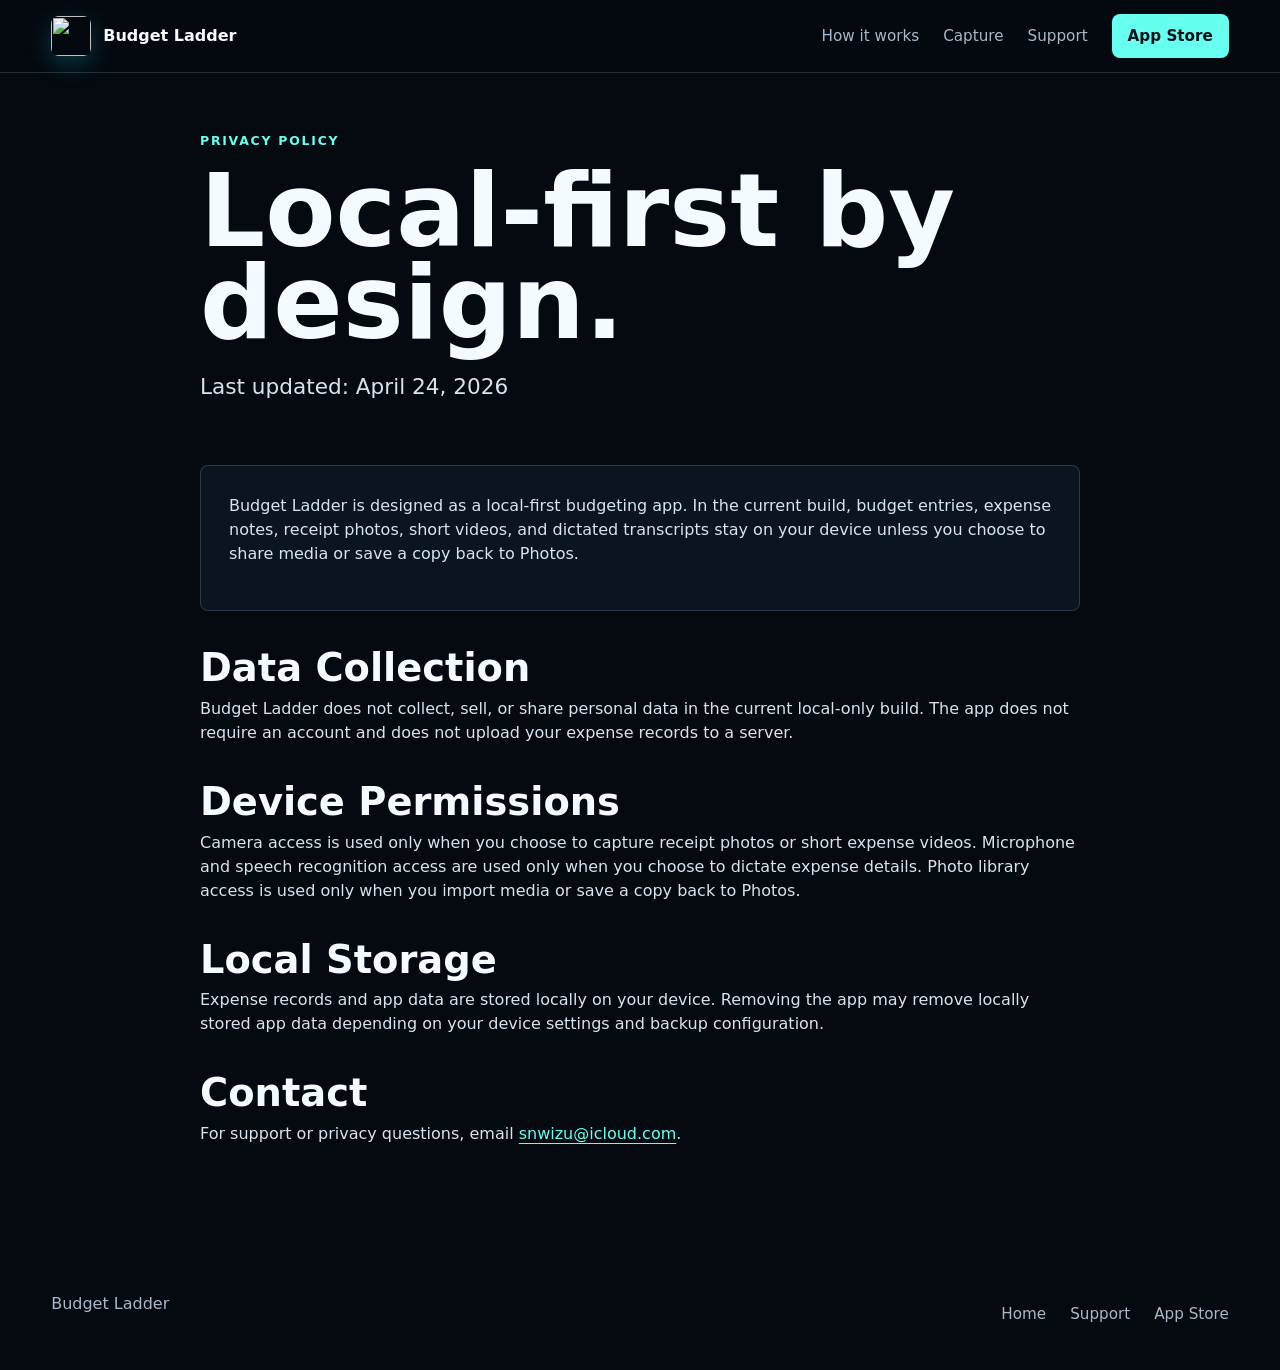
==== privacy-policy.html @ d39c06ee "Add privacy policy page" ====
<!doctype html>
<html lang="en">
<head>
  <meta charset="utf-8">
  <meta name="viewport" content="width=device-width, initial-scale=1">
  <meta name="theme-color" content="#07111f">
  <meta name="description" content="Budget Ladder privacy policy.">
  <title>Budget Ladder Privacy Policy</title>
  <link rel="icon" href="https://is1-ssl.mzstatic.com/image/thumb/Purple211/v4/e0/8f/46/e08f4609-e67e-3c99-f8af-c658e6a86595/AppIcon-0-0-1x_U007emarketing-0-8-0-85-220.png/512x512bb.jpg">
  <link rel="apple-touch-icon" href="https://is1-ssl.mzstatic.com/image/thumb/Purple211/v4/e0/8f/46/e08f4609-e67e-3c99-f8af-c658e6a86595/AppIcon-0-0-1x_U007emarketing-0-8-0-85-220.png/512x512bb.jpg">
  <link rel="stylesheet" href="./site.css">
</head>
<body class="legal-page">
  <header class="site-header">
    <a class="brand" href="./index.html" aria-label="Budget Ladder home">
      <img src="https://is1-ssl.mzstatic.com/image/thumb/Purple211/v4/e0/8f/46/e08f4609-e67e-3c99-f8af-c658e6a86595/AppIcon-0-0-1x_U007emarketing-0-8-0-85-220.png/512x512bb.jpg" alt="">
      <span>Budget Ladder</span>
    </a>
    <nav aria-label="Primary">
      <a href="./index.html#how-it-works">How it works</a>
      <a href="./index.html#capture">Capture</a>
      <a href="./support.html">Support</a>
      <a class="nav-cta" href="https://apps.apple.com/us/app/budget-ladder/id6765471855">App Store</a>
    </nav>
  </header>

  <main>
    <section class="legal-hero">
      <p class="eyebrow">Privacy Policy</p>
      <h1>Local-first by design.</h1>
      <p class="hero-lede">Last updated: April 24, 2026</p>
    </section>

    <section class="legal-content">
      <div class="legal-panel">
        <p>Budget Ladder is designed as a local-first budgeting app. In the current build, budget entries, expense notes, receipt photos, short videos, and dictated transcripts stay on your device unless you choose to share media or save a copy back to Photos.</p>
      </div>

      <h2>Data Collection</h2>
      <p>Budget Ladder does not collect, sell, or share personal data in the current local-only build. The app does not require an account and does not upload your expense records to a server.</p>

      <h2>Device Permissions</h2>
      <p>Camera access is used only when you choose to capture receipt photos or short expense videos. Microphone and speech recognition access are used only when you choose to dictate expense details. Photo library access is used only when you import media or save a copy back to Photos.</p>

      <h2>Local Storage</h2>
      <p>Expense records and app data are stored locally on your device. Removing the app may remove locally stored app data depending on your device settings and backup configuration.</p>

      <h2>Contact</h2>
      <p>For support or privacy questions, email <a href="mailto:snwizu@icloud.com">snwizu@icloud.com</a>.</p>
    </section>
  </main>

  <footer class="site-footer">
    <span>Budget Ladder</span>
    <nav aria-label="Footer">
      <a href="./index.html">Home</a>
      <a href="./support.html">Support</a>
      <a href="https://apps.apple.com/us/app/budget-ladder/id6765471855">App Store</a>
    </nav>
  </footer>
</body>
</html>
---- site.css ----
:root {
  color-scheme: dark;
  --ink: #f4fbff;
  --muted: #a9b8c8;
  --soft: #d7e3ee;
  --bg: #050910;
  --panel: #0b1522;
  --panel-2: #101b2c;
  --line: rgba(189, 218, 232, 0.18);
  --cyan: #66fff0;
  --cyan-2: #2fd4f2;
  --orange: #ffad4a;
  --green: #93f5b7;
  --shadow: rgba(0, 0, 0, 0.42);
}

* {
  box-sizing: border-box;
}

html {
  scroll-behavior: smooth;
}

body {
  margin: 0;
  min-width: 320px;
  color: var(--ink);
  background: var(--bg);
  font-family: Inter, ui-sans-serif, system-ui, -apple-system, BlinkMacSystemFont, "Segoe UI", sans-serif;
  line-height: 1.5;
}

body::before {
  content: "";
  position: fixed;
  inset: 0;
  z-index: -2;
  background: #050910;
}

a {
  color: inherit;
  text-decoration: none;
}

img {
  display: block;
  max-width: 100%;
}

.site-header {
  position: fixed;
  top: 0;
  left: 0;
  right: 0;
  z-index: 20;
  display: flex;
  align-items: center;
  justify-content: space-between;
  gap: 24px;
  min-height: 72px;
  padding: 14px clamp(18px, 4vw, 56px);
  background: rgba(5, 9, 16, 0.78);
  border-bottom: 1px solid var(--line);
  backdrop-filter: blur(20px);
}

.brand {
  display: inline-flex;
  align-items: center;
  gap: 12px;
  min-height: 44px;
  min-width: 44px;
  font-weight: 800;
  letter-spacing: 0;
}

.brand img {
  width: 40px;
  height: 40px;
  border-radius: 8px;
  box-shadow: 0 8px 24px rgba(48, 225, 244, 0.22);
}

.site-header nav,
.site-footer nav {
  display: flex;
  align-items: center;
  gap: clamp(12px, 2vw, 24px);
  color: var(--muted);
  font-size: 0.95rem;
}

.site-header nav a {
  display: inline-flex;
  align-items: center;
  min-height: 44px;
}

.site-header nav a:hover,
.site-footer nav a:hover {
  color: var(--ink);
}

.site-footer nav a {
  display: inline-flex;
  align-items: center;
  min-height: 44px;
}

.nav-cta,
.primary-action,
.secondary-action {
  display: inline-flex;
  align-items: center;
  justify-content: center;
  min-height: 44px;
  border-radius: 8px;
  font-weight: 800;
  white-space: nowrap;
}

.nav-cta {
  padding: 0 16px;
  color: #061019;
  background: var(--cyan);
}

.hero {
  position: relative;
  min-height: 94vh;
  overflow: hidden;
  border-bottom: 1px solid var(--line);
}

.hero-bg {
  position: absolute;
  inset: 0;
  z-index: -2;
  width: 100%;
  height: 100%;
  object-fit: cover;
  opacity: 0.55;
}

.hero::after {
  content: "";
  position: absolute;
  inset: 0;
  z-index: -1;
  background:
    linear-gradient(90deg, rgba(5, 9, 16, 0.98) 0%, rgba(5, 9, 16, 0.78) 48%, rgba(5, 9, 16, 0.38) 100%),
    linear-gradient(180deg, rgba(5, 9, 16, 0.55) 0%, rgba(5, 9, 16, 0.04) 54%, rgba(5, 9, 16, 0.82) 100%);
}

.hero-shell {
  display: grid;
  grid-template-columns: minmax(0, 0.92fr) minmax(320px, 0.72fr);
  align-items: center;
  gap: clamp(28px, 6vw, 88px);
  width: min(1180px, calc(100% - 40px));
  min-height: 94vh;
  margin: 0 auto;
  padding: 112px 0 58px;
}

.hero-copy {
  max-width: 680px;
}

.eyebrow {
  margin: 0 0 14px;
  color: var(--cyan);
  font-size: 0.78rem;
  font-weight: 900;
  letter-spacing: 0.14em;
  text-transform: uppercase;
}

h1,
h2,
h3,
p {
  margin-top: 0;
}

h1 {
  max-width: 10ch;
  margin-bottom: 22px;
  font-size: clamp(4.2rem, 11vw, 8.8rem);
  line-height: 0.9;
  letter-spacing: 0;
}

h2 {
  max-width: 11ch;
  margin-bottom: 18px;
  font-size: clamp(2.2rem, 5vw, 4.6rem);
  line-height: 0.98;
  letter-spacing: 0;
}

h3 {
  margin-bottom: 8px;
  font-size: 1.08rem;
  letter-spacing: 0;
}

.hero-lede {
  max-width: 560px;
  margin-bottom: 28px;
  color: var(--soft);
  font-size: clamp(1.08rem, 2vw, 1.35rem);
}

.hero-actions {
  display: flex;
  flex-wrap: wrap;
  gap: 12px;
}

.primary-action {
  padding: 0 20px;
  color: #031015;
  background: linear-gradient(135deg, var(--cyan), var(--green));
  box-shadow: 0 18px 54px rgba(54, 240, 228, 0.24);
}

.secondary-action {
  padding: 0 18px;
  color: var(--ink);
  background: rgba(255, 255, 255, 0.06);
  border: 1px solid var(--line);
}

.hero-product {
  position: relative;
  align-self: end;
  min-height: 640px;
}

.app-icon {
  position: absolute;
  z-index: 2;
  top: 18px;
  right: 0;
  width: min(188px, 28vw);
  border-radius: 8px;
  box-shadow: 0 18px 60px var(--shadow), 0 0 44px rgba(102, 255, 240, 0.18);
}

.phone-preview {
  position: absolute;
  right: clamp(22px, 5vw, 84px);
  bottom: -220px;
  width: min(440px, 70vw);
  max-width: none;
  border: 1px solid rgba(102, 255, 240, 0.26);
  border-radius: 8px;
  box-shadow: 0 34px 90px var(--shadow);
}

.proof-strip {
  display: grid;
  grid-template-columns: repeat(3, 1fr);
  gap: 1px;
  background: var(--line);
  border-bottom: 1px solid var(--line);
}

.proof-strip div {
  min-height: 132px;
  padding: 28px clamp(18px, 4vw, 56px);
  background: #07101b;
}

.proof-strip strong,
.proof-strip span {
  display: block;
}

.proof-strip strong {
  margin-bottom: 6px;
  font-size: clamp(1.45rem, 3vw, 2rem);
}

.proof-strip span {
  color: var(--muted);
}

.section {
  width: min(1180px, calc(100% - 40px));
  margin: 0 auto;
  padding: clamp(76px, 11vw, 136px) 0;
}

.split {
  display: grid;
  grid-template-columns: minmax(280px, 0.85fr) minmax(0, 1.15fr);
  gap: clamp(28px, 7vw, 88px);
  align-items: start;
}

.section-copy p:not(.eyebrow),
.media-copy p,
.privacy-band p {
  max-width: 620px;
  color: var(--soft);
  font-size: 1.08rem;
}

.feature-grid {
  display: grid;
  grid-template-columns: repeat(3, 1fr);
  gap: 14px;
}

.feature-grid article {
  min-height: 260px;
  padding: 22px;
  background: linear-gradient(180deg, rgba(16, 27, 44, 0.92), rgba(9, 17, 29, 0.96));
  border: 1px solid var(--line);
  border-radius: 8px;
}

.feature-grid span {
  display: inline-block;
  margin-bottom: 54px;
  color: var(--orange);
  font-family: ui-monospace, SFMono-Regular, Menlo, Consolas, monospace;
  font-weight: 800;
}

.feature-grid p {
  color: var(--muted);
}

.media-band {
  overflow: hidden;
  padding: clamp(70px, 10vw, 118px) 0;
  background: #0a1320;
  border-block: 1px solid var(--line);
}

.media-copy {
  width: min(1180px, calc(100% - 40px));
  margin: 0 auto 34px;
}

.media-copy h2 {
  max-width: 12ch;
}

.screenshot-row {
  display: grid;
  grid-template-columns: repeat(3, minmax(260px, 360px));
  justify-content: center;
  gap: clamp(14px, 2vw, 26px);
  width: min(1180px, calc(100% - 40px));
  margin: 0 auto;
}

.screenshot-row img {
  width: 100%;
  height: 620px;
  object-fit: cover;
  object-position: top;
  border: 1px solid rgba(102, 255, 240, 0.22);
  border-radius: 8px;
  box-shadow: 0 28px 70px var(--shadow);
}

.planning {
  display: grid;
  grid-template-columns: minmax(280px, 0.86fr) minmax(320px, 1.14fr);
  gap: clamp(28px, 7vw, 88px);
  align-items: center;
}

.planning img {
  width: 100%;
  max-height: 620px;
  object-fit: cover;
  object-position: top;
  border: 1px solid rgba(255, 173, 74, 0.28);
  border-radius: 8px;
  box-shadow: 0 30px 80px var(--shadow);
}

.privacy-band {
  display: grid;
  grid-template-columns: 0.7fr 1fr auto;
  align-items: center;
  gap: 28px;
  padding: 52px clamp(20px, 5vw, 70px);
  background: #0e1726;
  border-block: 1px solid var(--line);
}

.privacy-band h2 {
  max-width: 9ch;
  margin-bottom: 0;
  font-size: clamp(2rem, 4vw, 3.4rem);
}

.privacy-band p {
  margin-bottom: 0;
}

.site-footer {
  display: flex;
  justify-content: space-between;
  gap: 24px;
  padding: 34px clamp(18px, 4vw, 56px);
  color: var(--muted);
}

.legal-page {
  min-height: 100vh;
  background:
    linear-gradient(180deg, rgba(5, 9, 16, 0.2), #050910 360px),
    #050910;
}

.legal-hero {
  width: min(880px, calc(100% - 40px));
  margin: 0 auto;
  padding: 132px 0 34px;
}

.legal-hero h1 {
  max-width: 12ch;
  font-size: clamp(3.2rem, 8vw, 6.5rem);
}

.legal-content {
  width: min(880px, calc(100% - 40px));
  margin: 0 auto;
  padding: 0 0 96px;
}

.legal-panel {
  padding: 28px;
  background: var(--panel);
  border: 1px solid var(--line);
  border-radius: 8px;
}

.legal-content h2 {
  max-width: 100%;
  margin: 38px 0 10px;
  font-size: clamp(1.5rem, 3vw, 2.4rem);
}

.legal-content p,
.legal-content li {
  color: var(--soft);
}

.legal-content a {
  color: var(--cyan);
  text-decoration: underline;
  text-decoration-thickness: 1px;
  text-underline-offset: 4px;
}

@media (max-width: 980px) {
  .site-header {
    position: sticky;
  }

  .site-header nav a:not(.nav-cta) {
    display: none;
  }

  .hero-shell,
  .split,
  .planning,
  .privacy-band {
    grid-template-columns: 1fr;
  }

  .hero-shell {
    min-height: auto;
    padding-top: 70px;
  }

  .hero-product {
    min-height: 560px;
    overflow: hidden;
  }

  .app-icon {
    left: 0;
    right: auto;
    width: 128px;
  }

  .phone-preview {
    position: relative;
    right: auto;
    bottom: auto;
    margin: 42px auto -240px;
    width: min(400px, 82vw);
  }

  .proof-strip,
  .feature-grid {
    grid-template-columns: 1fr;
  }

  .feature-grid article {
    min-height: auto;
  }

  .feature-grid span {
    margin-bottom: 34px;
  }

  .privacy-band {
    align-items: start;
  }
}

@media (max-width: 760px) {
  .brand span {
    display: none;
  }

  .hero {
    min-height: 92vh;
  }

  .hero-shell {
    width: min(100% - 28px, 1180px);
  }

  h1 {
    font-size: clamp(3.5rem, 18vw, 5.8rem);
  }

  .hero-lede {
    font-size: 1.02rem;
  }

  .hero-actions {
    align-items: stretch;
    flex-direction: column;
    max-width: 360px;
  }

  .hero-product {
    min-height: 520px;
  }

  .app-icon {
    width: 104px;
  }

  .phone-preview {
    margin: 48px auto -230px;
    width: min(340px, 88vw);
  }

  .screenshot-row {
    display: flex;
    justify-content: flex-start;
    overflow-x: auto;
    scroll-snap-type: x mandatory;
    padding-bottom: 14px;
  }

  .screenshot-row img {
    flex: 0 0 78vw;
    height: 560px;
    scroll-snap-align: center;
  }

  .site-footer {
    align-items: flex-start;
    flex-direction: column;
  }
}

@media (prefers-reduced-motion: reduce) {
  html {
    scroll-behavior: auto;
  }
}
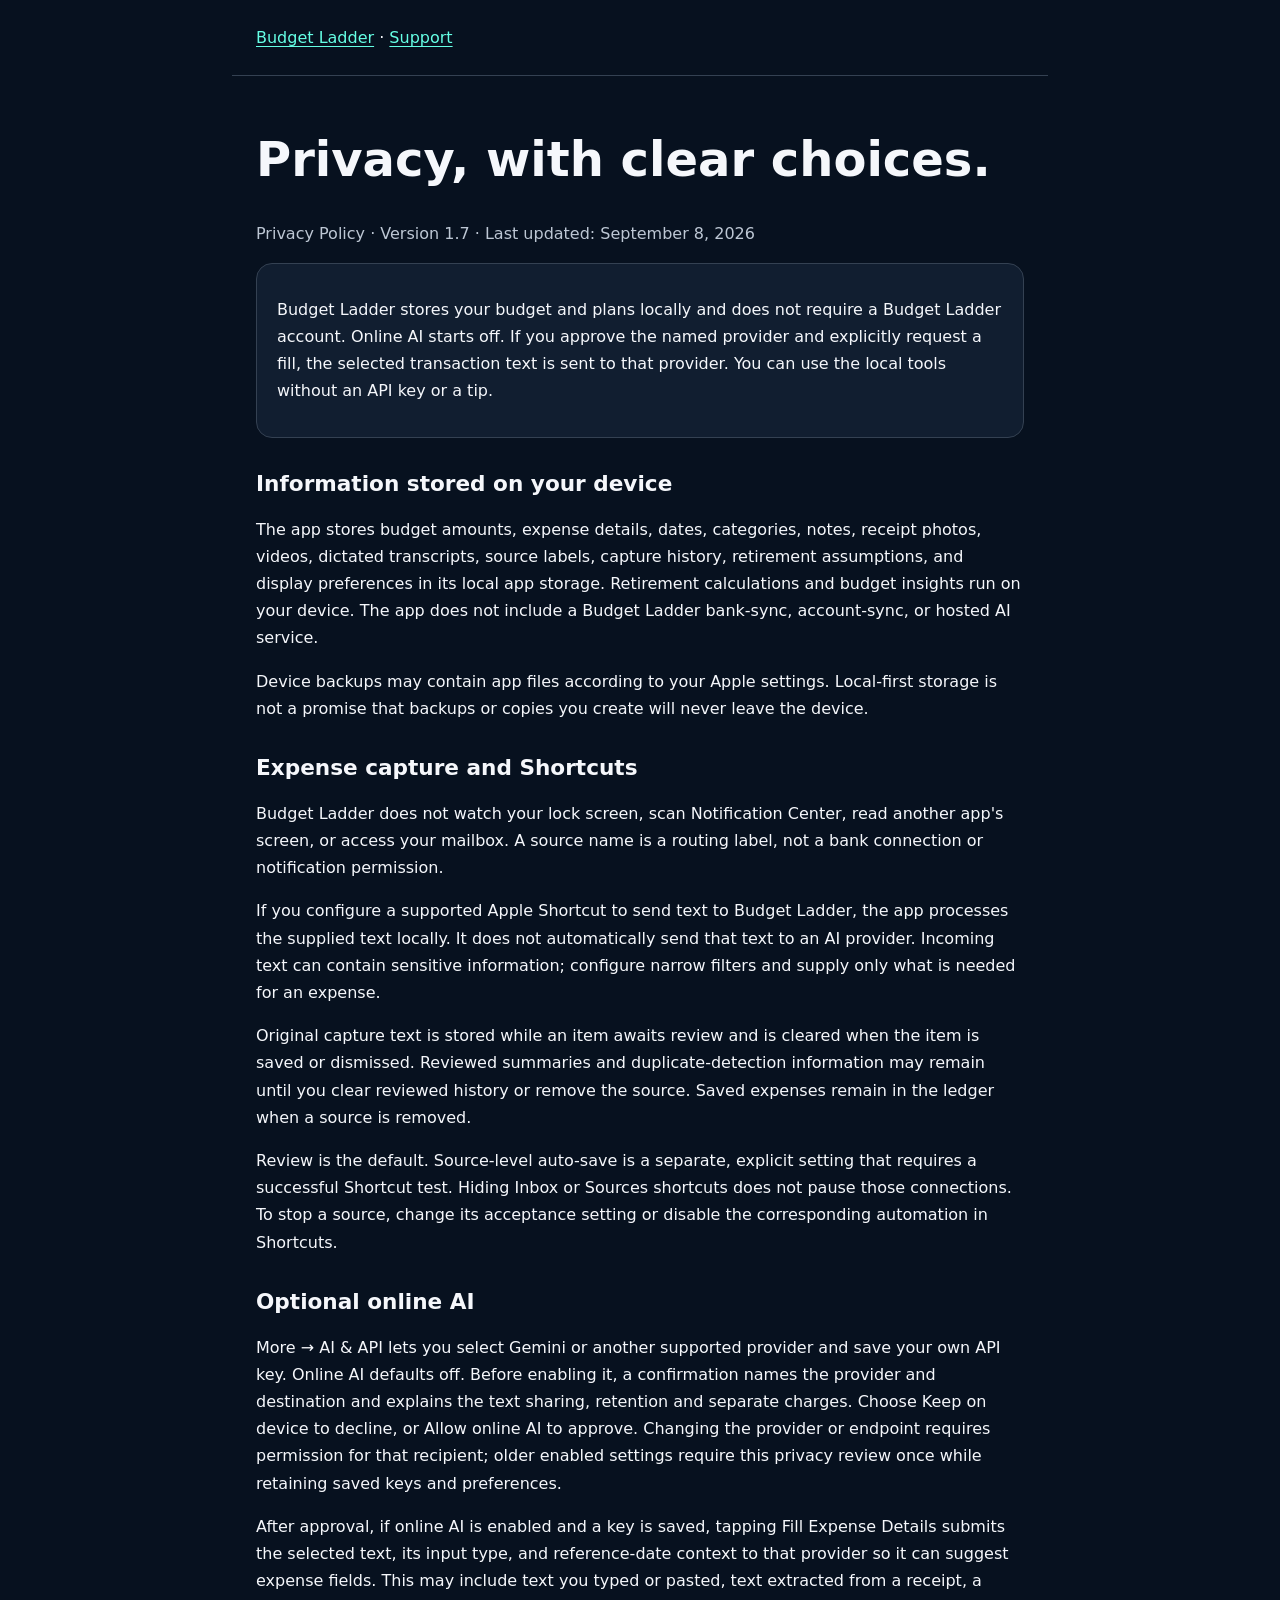
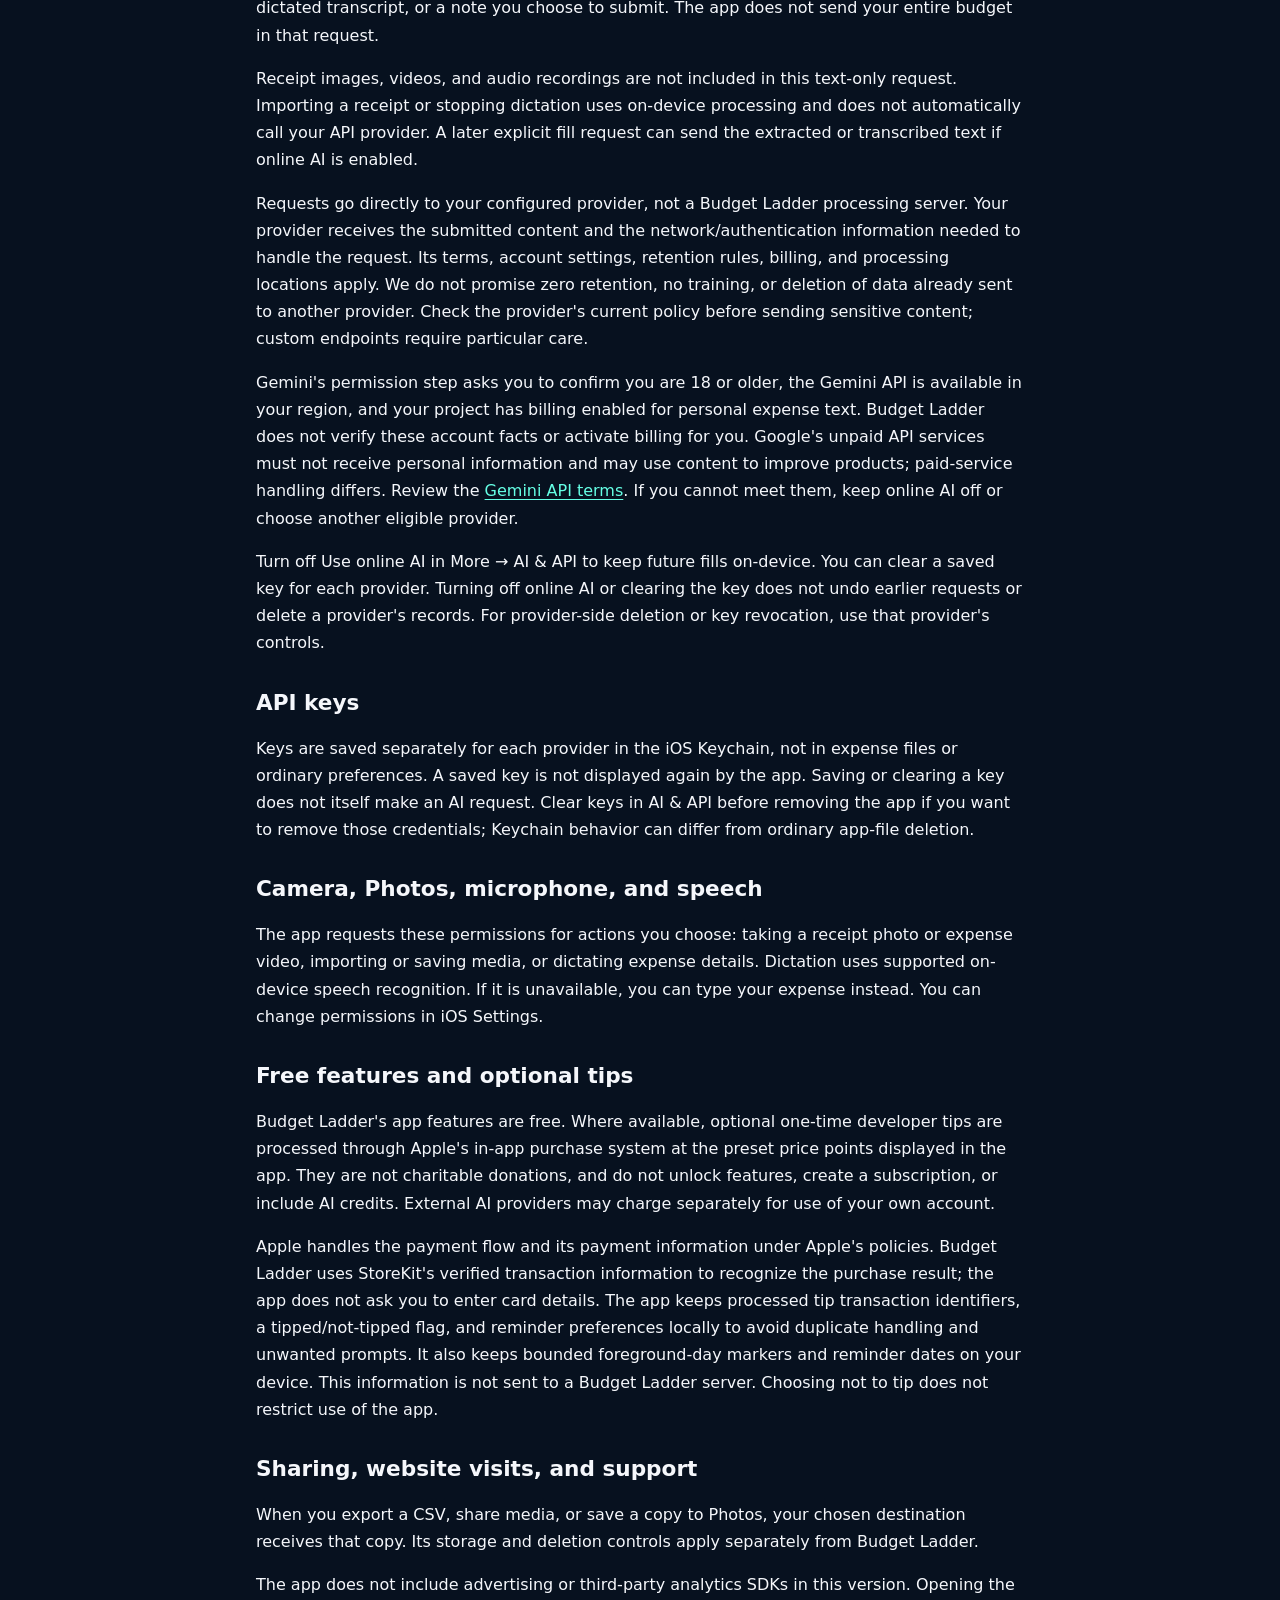
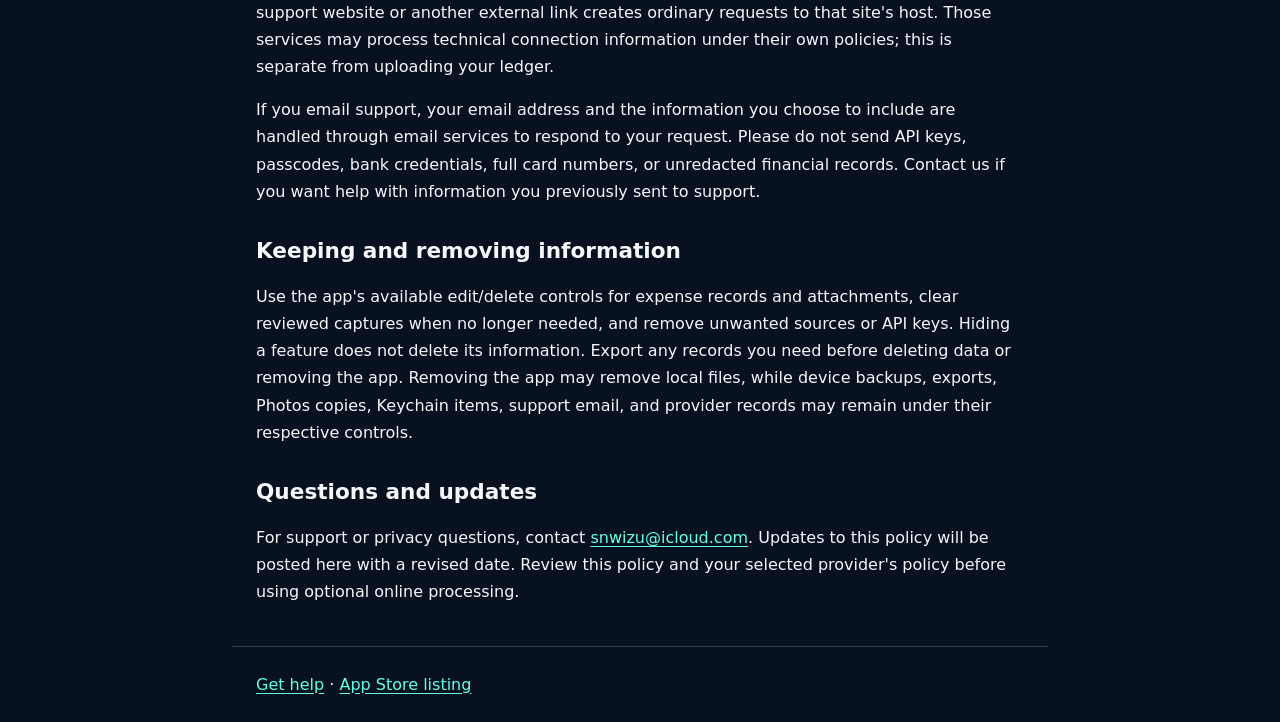
==== commit 6f23ee34: "Update Budget Ladder 1.7 support and privacy pages" ====
--- a/privacy-policy.html
+++ b/privacy-policy.html
@@ -4,59 +4,71 @@
   <meta charset="utf-8">
   <meta name="viewport" content="width=device-width, initial-scale=1">
   <meta name="theme-color" content="#07111f">
-  <meta name="description" content="Budget Ladder privacy policy.">
-  <title>Budget Ladder Privacy Policy</title>
-  <link rel="icon" href="https://is1-ssl.mzstatic.com/image/thumb/Purple211/v4/e0/8f/46/e08f4609-e67e-3c99-f8af-c658e6a86595/AppIcon-0-0-1x_U007emarketing-0-8-0-85-220.png/512x512bb.jpg">
-  <link rel="apple-touch-icon" href="https://is1-ssl.mzstatic.com/image/thumb/Purple211/v4/e0/8f/46/e08f4609-e67e-3c99-f8af-c658e6a86595/AppIcon-0-0-1x_U007emarketing-0-8-0-85-220.png/512x512bb.jpg">
-  <link rel="stylesheet" href="./site.css">
+  <meta name="description" content="How Budget Ladder handles local budgeting data, optional AI requests, developer tips, and your privacy choices.">
+  <title>Budget Ladder — Privacy Policy</title>
+  <style>
+    :root { color-scheme: dark; }
+    body { margin: 0; background: #07111f; color: #f5f7fb; font: 1rem/1.7 system-ui, sans-serif; }
+    main, header, footer { max-width: 48rem; margin: auto; padding: 1.5rem; }
+    header, footer { border-bottom: 1px solid #344152; }
+    footer { border-top: 1px solid #344152; border-bottom: 0; }
+    h1 { font-size: clamp(2rem, 6vw, 3rem); line-height: 1.15; }
+    h2 { margin-top: 2rem; line-height: 1.3; font-size: 1.35rem; }
+    a { color: #65ffe5; text-underline-offset: .2em; }
+    a:focus-visible { outline: 3px solid #65ffe5; outline-offset: 4px; }
+    .summary { padding: 1rem 1.25rem; background: #111e30; border: 1px solid #344152; border-radius: 1rem; }
+    .muted { color: #bdc7d4; }
+    li { margin-bottom: .5rem; }
+  </style>
 </head>
-<body class="legal-page">
-  <header class="site-header">
-    <a class="brand" href="./index.html" aria-label="Budget Ladder home">
-      <img src="https://is1-ssl.mzstatic.com/image/thumb/Purple211/v4/e0/8f/46/e08f4609-e67e-3c99-f8af-c658e6a86595/AppIcon-0-0-1x_U007emarketing-0-8-0-85-220.png/512x512bb.jpg" alt="">
-      <span>Budget Ladder</span>
-    </a>
-    <nav aria-label="Primary">
-      <a href="./index.html#how-it-works">How it works</a>
-      <a href="./index.html#capture">Capture</a>
-      <a href="./support.html">Support</a>
-      <a class="nav-cta" href="https://apps.apple.com/us/app/budget-ladder/id6765471855">App Store</a>
-    </nav>
-  </header>
+<body>
+  <header><a href="./index.html">Budget Ladder</a> · <a href="./support.html">Support</a></header>
+  <main>
+    <h1>Privacy, with clear choices.</h1>
+    <p class="muted">Privacy Policy · Version 1.7 · Last updated: September 8, 2026</p>
+    <div class="summary">
+      <p>Budget Ladder stores your budget and plans locally and does not require a Budget Ladder account. Online AI starts off. If you approve the named provider and explicitly request a fill, the selected transaction text is sent to that provider. You can use the local tools without an API key or a tip.</p>
+    </div>
 
-  <main>
-    <section class="legal-hero">
-      <p class="eyebrow">Privacy Policy</p>
-      <h1>Local-first by design.</h1>
-      <p class="hero-lede">Last updated: April 24, 2026</p>
-    </section>
+    <h2>Information stored on your device</h2>
+    <p>The app stores budget amounts, expense details, dates, categories, notes, receipt photos, videos, dictated transcripts, source labels, capture history, retirement assumptions, and display preferences in its local app storage. Retirement calculations and budget insights run on your device. The app does not include a Budget Ladder bank-sync, account-sync, or hosted AI service.</p>
+    <p>Device backups may contain app files according to your Apple settings. Local-first storage is not a promise that backups or copies you create will never leave the device.</p>
 
-    <section class="legal-content">
-      <div class="legal-panel">
-        <p>Budget Ladder is designed as a local-first budgeting app. In the current build, budget entries, expense notes, receipt photos, short videos, and dictated transcripts stay on your device unless you choose to share media or save a copy back to Photos.</p>
-      </div>
+    <h2>Expense capture and Shortcuts</h2>
+    <p>Budget Ladder does not watch your lock screen, scan Notification Center, read another app's screen, or access your mailbox. A source name is a routing label, not a bank connection or notification permission.</p>
+    <p>If you configure a supported Apple Shortcut to send text to Budget Ladder, the app processes the supplied text locally. It does not automatically send that text to an AI provider. Incoming text can contain sensitive information; configure narrow filters and supply only what is needed for an expense.</p>
+    <p>Original capture text is stored while an item awaits review and is cleared when the item is saved or dismissed. Reviewed summaries and duplicate-detection information may remain until you clear reviewed history or remove the source. Saved expenses remain in the ledger when a source is removed.</p>
+    <p>Review is the default. Source-level auto-save is a separate, explicit setting that requires a successful Shortcut test. Hiding Inbox or Sources shortcuts does not pause those connections. To stop a source, change its acceptance setting or disable the corresponding automation in Shortcuts.</p>
 
-      <h2>Data Collection</h2>
-      <p>Budget Ladder does not collect, sell, or share personal data in the current local-only build. The app does not require an account and does not upload your expense records to a server.</p>
+    <h2>Optional online AI</h2>
+    <p>More → AI &amp; API lets you select Gemini or another supported provider and save your own API key. Online AI defaults off. Before enabling it, a confirmation names the provider and destination and explains the text sharing, retention and separate charges. Choose Keep on device to decline, or Allow online AI to approve. Changing the provider or endpoint requires permission for that recipient; older enabled settings require this privacy review once while retaining saved keys and preferences.</p>
+    <p>After approval, if online AI is enabled and a key is saved, tapping Fill Expense Details submits the selected text, its input type, and reference-date context to that provider so it can suggest expense fields. This may include text you typed or pasted, text extracted from a receipt, a dictated transcript, or a note you choose to submit. The app does not send your entire budget in that request.</p>
+    <p>Receipt images, videos, and audio recordings are not included in this text-only request. Importing a receipt or stopping dictation uses on-device processing and does not automatically call your API provider. A later explicit fill request can send the extracted or transcribed text if online AI is enabled.</p>
+    <p>Requests go directly to your configured provider, not a Budget Ladder processing server. Your provider receives the submitted content and the network/authentication information needed to handle the request. Its terms, account settings, retention rules, billing, and processing locations apply. We do not promise zero retention, no training, or deletion of data already sent to another provider. Check the provider's current policy before sending sensitive content; custom endpoints require particular care.</p>
+    <p>Gemini's permission step asks you to confirm you are 18 or older, the Gemini API is available in your region, and your project has billing enabled for personal expense text. Budget Ladder does not verify these account facts or activate billing for you. Google's unpaid API services must not receive personal information and may use content to improve products; paid-service handling differs. Review the <a href="https://ai.google.dev/gemini-api/terms">Gemini API terms</a>. If you cannot meet them, keep online AI off or choose another eligible provider.</p>
+    <p>Turn off Use online AI in More → AI &amp; API to keep future fills on-device. You can clear a saved key for each provider. Turning off online AI or clearing the key does not undo earlier requests or delete a provider's records. For provider-side deletion or key revocation, use that provider's controls.</p>
 
-      <h2>Device Permissions</h2>
-      <p>Camera access is used only when you choose to capture receipt photos or short expense videos. Microphone and speech recognition access are used only when you choose to dictate expense details. Photo library access is used only when you import media or save a copy back to Photos.</p>
+    <h2>API keys</h2>
+    <p>Keys are saved separately for each provider in the iOS Keychain, not in expense files or ordinary preferences. A saved key is not displayed again by the app. Saving or clearing a key does not itself make an AI request. Clear keys in AI &amp; API before removing the app if you want to remove those credentials; Keychain behavior can differ from ordinary app-file deletion.</p>
 
-      <h2>Local Storage</h2>
-      <p>Expense records and app data are stored locally on your device. Removing the app may remove locally stored app data depending on your device settings and backup configuration.</p>
+    <h2>Camera, Photos, microphone, and speech</h2>
+    <p>The app requests these permissions for actions you choose: taking a receipt photo or expense video, importing or saving media, or dictating expense details. Dictation uses supported on-device speech recognition. If it is unavailable, you can type your expense instead. You can change permissions in iOS Settings.</p>
 
-      <h2>Contact</h2>
-      <p>For support or privacy questions, email <a href="mailto:snwizu@icloud.com">snwizu@icloud.com</a>.</p>
-    </section>
+    <h2>Free features and optional tips</h2>
+    <p>Budget Ladder's app features are free. Where available, optional one-time developer tips are processed through Apple's in-app purchase system at the preset price points displayed in the app. They are not charitable donations, and do not unlock features, create a subscription, or include AI credits. External AI providers may charge separately for use of your own account.</p>
+    <p>Apple handles the payment flow and its payment information under Apple's policies. Budget Ladder uses StoreKit's verified transaction information to recognize the purchase result; the app does not ask you to enter card details. The app keeps processed tip transaction identifiers, a tipped/not-tipped flag, and reminder preferences locally to avoid duplicate handling and unwanted prompts. It also keeps bounded foreground-day markers and reminder dates on your device. This information is not sent to a Budget Ladder server. Choosing not to tip does not restrict use of the app.</p>
+
+    <h2>Sharing, website visits, and support</h2>
+    <p>When you export a CSV, share media, or save a copy to Photos, your chosen destination receives that copy. Its storage and deletion controls apply separately from Budget Ladder.</p>
+    <p>The app does not include advertising or third-party analytics SDKs in this version. Opening the support website or another external link creates ordinary requests to that site's host. Those services may process technical connection information under their own policies; this is separate from uploading your ledger.</p>
+    <p>If you email support, your email address and the information you choose to include are handled through email services to respond to your request. Please do not send API keys, passcodes, bank credentials, full card numbers, or unredacted financial records. Contact us if you want help with information you previously sent to support.</p>
+
+    <h2>Keeping and removing information</h2>
+    <p>Use the app's available edit/delete controls for expense records and attachments, clear reviewed captures when no longer needed, and remove unwanted sources or API keys. Hiding a feature does not delete its information. Export any records you need before deleting data or removing the app. Removing the app may remove local files, while device backups, exports, Photos copies, Keychain items, support email, and provider records may remain under their respective controls.</p>
+
+    <h2>Questions and updates</h2>
+    <p>For support or privacy questions, contact <a href="mailto:snwizu@icloud.com">snwizu@icloud.com</a>. Updates to this policy will be posted here with a revised date. Review this policy and your selected provider's policy before using optional online processing.</p>
   </main>
-
-  <footer class="site-footer">
-    <span>Budget Ladder</span>
-    <nav aria-label="Footer">
-      <a href="./index.html">Home</a>
-      <a href="./support.html">Support</a>
-      <a href="https://apps.apple.com/us/app/budget-ladder/id6765471855">App Store</a>
-    </nav>
-  </footer>
+  <footer><a href="./support.html">Get help</a> · <a href="https://apps.apple.com/us/app/budget-ladder/id6765471855">App Store listing</a></footer>
 </body>
 </html>
